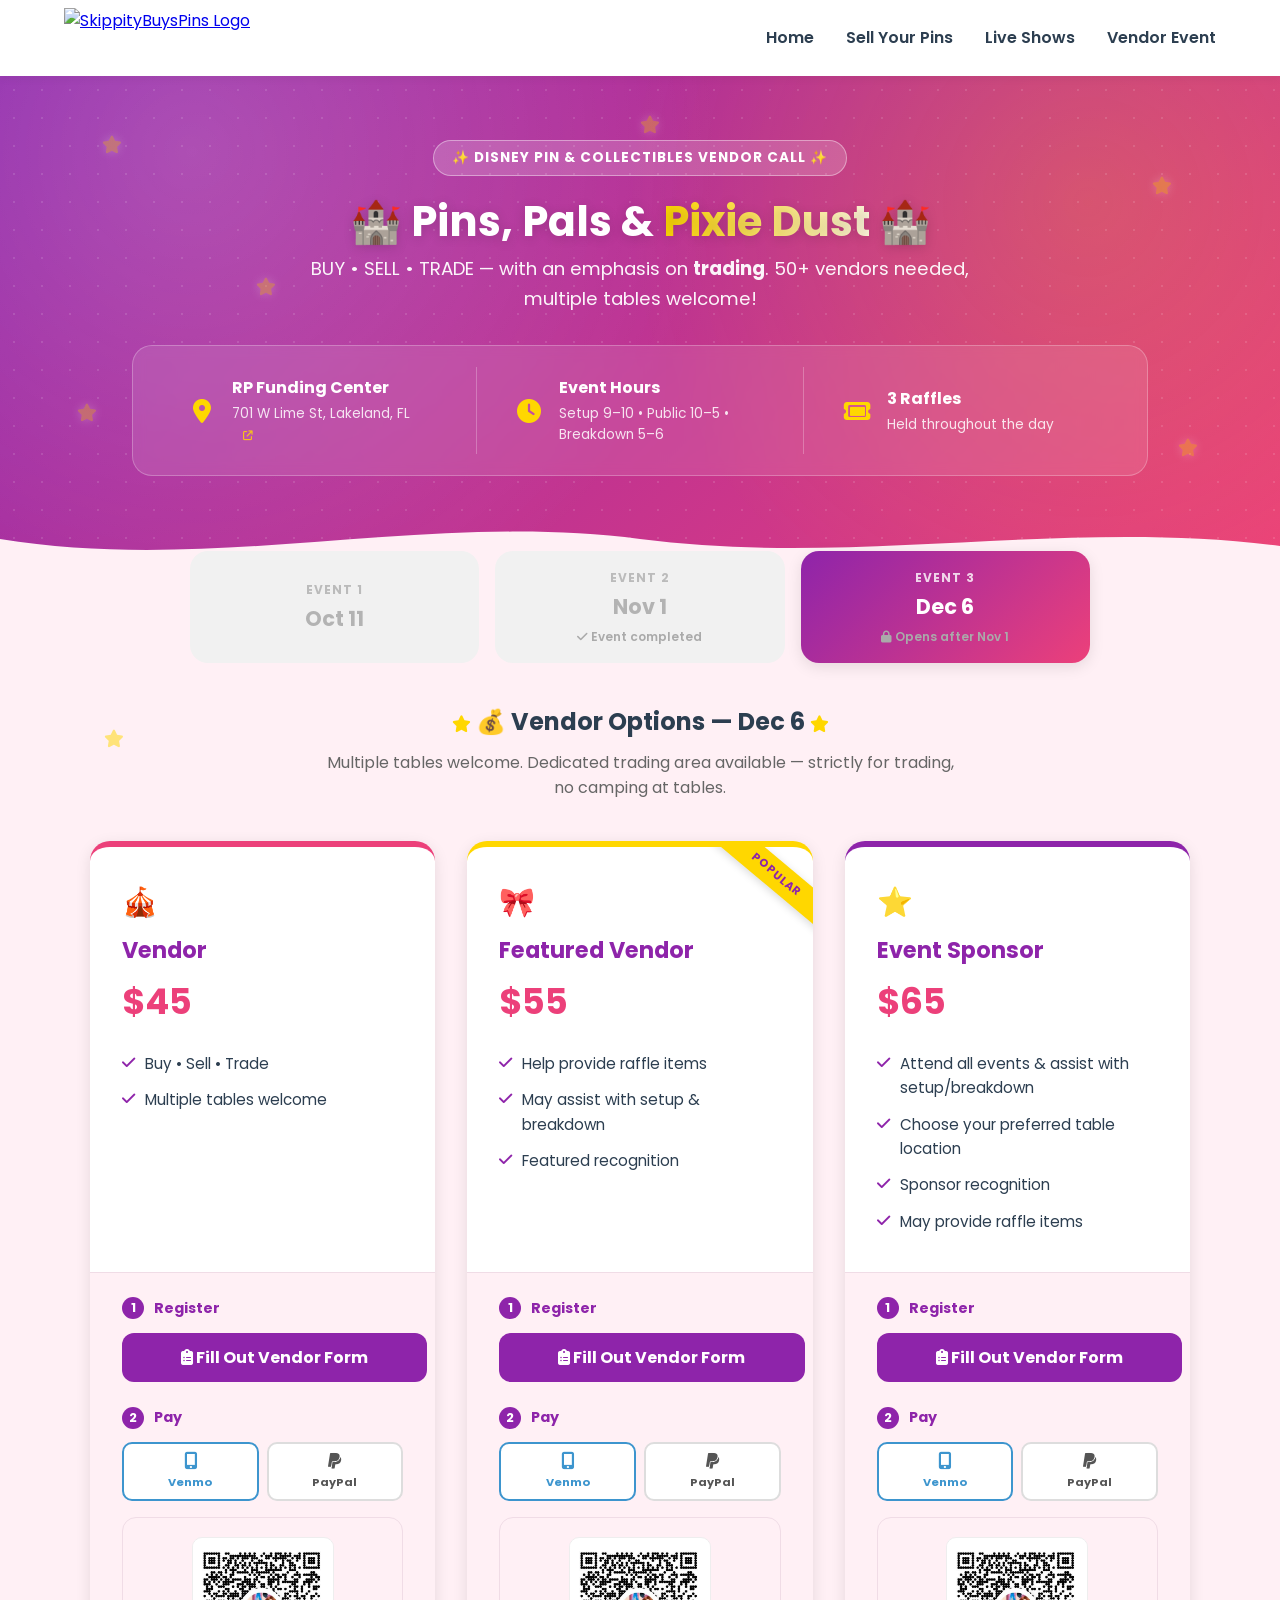
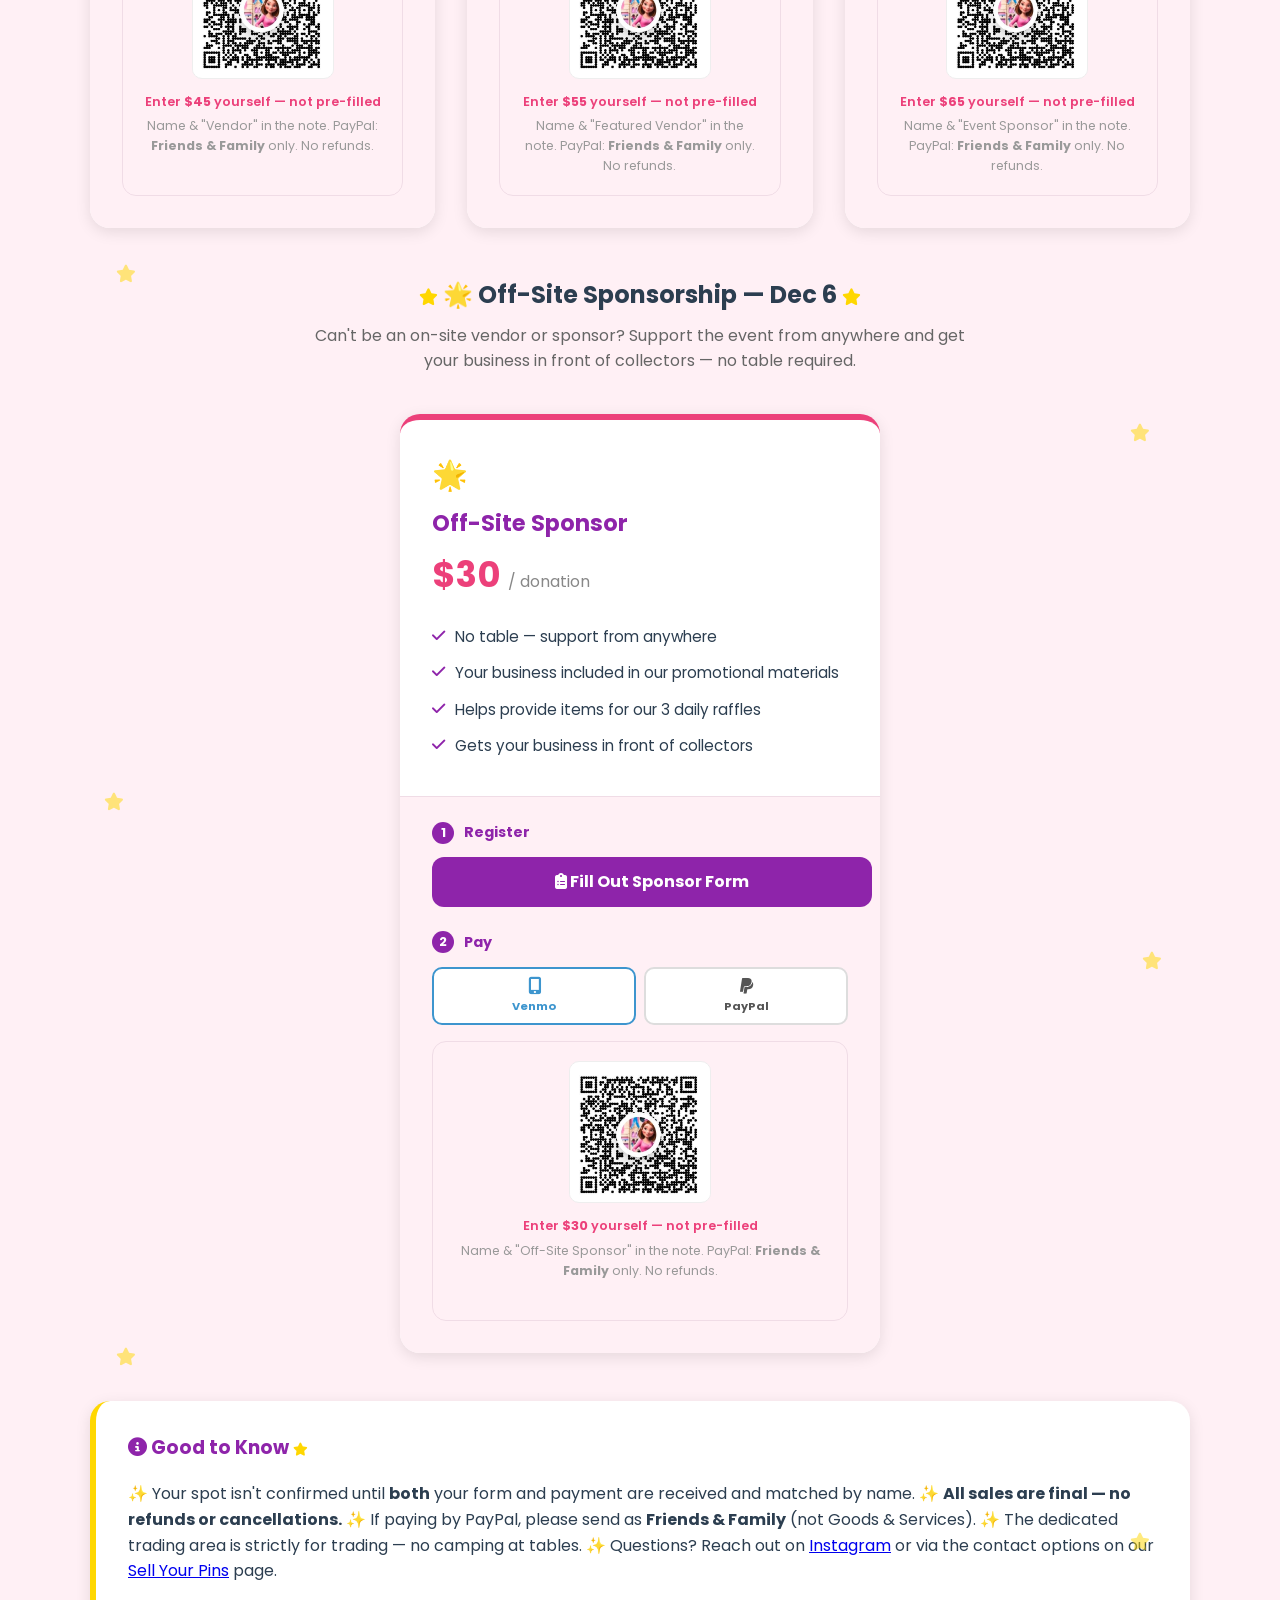
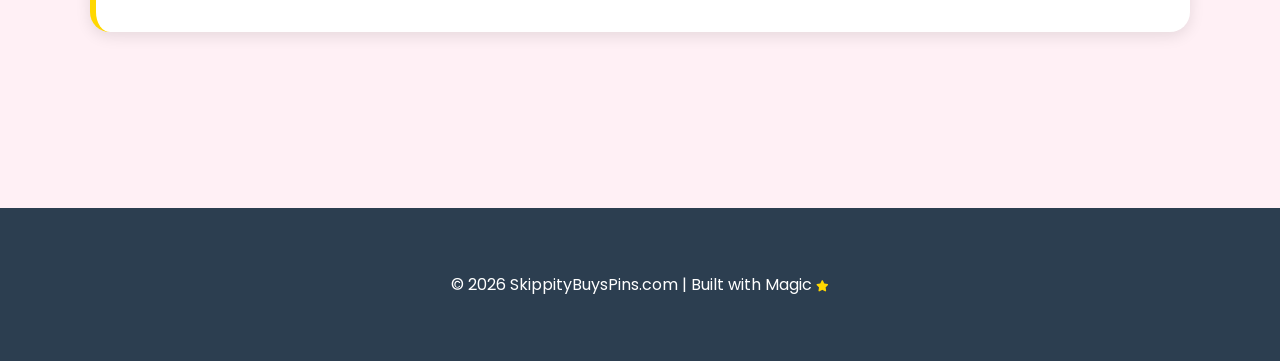
==== events/index.html @ f63291b7 "added events page" ====
<!DOCTYPE html>
<html lang="en">
<head>
    <meta charset="UTF-8">
    <meta name="viewport" content="width=device-width, initial-scale=1.0">
    <title>Disney Pin & Collectibles Event | SkippityBuysPins.com</title>
    <link rel="icon" type="image/x-icon" href="../favicon.ico">
    <meta name="description" content="Vendor call for the Disney Pin & Collectibles Event at RP Funding Center in Lakeland, FL. Buy, sell, and trade. Vendor tables available now.">
    <link rel="stylesheet" href="https://cdnjs.cloudflare.com/ajax/libs/font-awesome/6.5.1/css/all.min.css">
    <link rel="stylesheet" href="../style.css">
</head>
<body>

    <nav>
        <a href="../index.html">
            <img src="../images/logo.png" alt="SkippityBuysPins Logo" class="logo-img">
        </a>

        <button class="hamburger" id="hamburger">
            <i class="fa-solid fa-bars"></i>
        </button>

        <ul class="nav-links" id="nav-links">
            <li><a href="../index.html">Home</a></li>
            <li><a href="../sell.html">Sell Your Pins</a></li>
            <li><a href="../shows.html">Live Shows</a></li>
            <li><a href="./">Vendor Event</a></li>
        </ul>
    </nav>

    <!-- EVENT HERO -->
    <header class="event-hero">
        <div class="hero-texture"></div>
        <i class="fa-solid fa-star hero-sparkle" style="top:12%; left:8%; animation-delay:0s;"></i>
        <i class="fa-solid fa-star hero-sparkle" style="top:20%; left:90%; animation-delay:0.6s;"></i>
        <i class="fa-solid fa-star hero-sparkle" style="top:65%; left:6%; animation-delay:1.2s;"></i>
        <i class="fa-solid fa-star hero-sparkle" style="top:72%; left:92%; animation-delay:1.8s;"></i>
        <i class="fa-solid fa-star hero-sparkle" style="top:8%; left:50%; animation-delay:2.2s;"></i>
        <i class="fa-solid fa-star hero-sparkle" style="top:40%; left:20%; animation-delay:0.9s;"></i>

        <div class="hero-content">
            <span class="event-eyebrow">✨ Disney Pin & Collectibles Vendor Call ✨</span>
            <h1>🏰 Pins, Pals &amp; <span class="shimmer-text">Pixie Dust</span> 🏰</h1>
            <p class="tagline">BUY • SELL • TRADE — with an emphasis on <strong>trading</strong>. 50+ vendors needed, multiple tables welcome!</p>

            <div class="event-meta-bar">
                <a class="event-meta-item meta-link" href="https://www.google.com/maps/search/?api=1&query=RP+Funding+Center+701+W+Lime+St+Lakeland+FL" target="_blank" rel="noopener">
                    <i class="fa-solid fa-location-dot"></i>
                    <div><strong>RP Funding Center</strong><span>701 W Lime St, Lakeland, FL <i class="fa-solid fa-arrow-up-right-from-square" style="font-size:0.7em;"></i></span></div>
                </a>
                <div class="meta-divider"></div>
                <button type="button" class="event-meta-item meta-link" id="addToCalendarBtn">
                    <i class="fa-solid fa-clock"></i>
                    <div><strong>Event Hours</strong><span>Setup 9–10 • Public 10–5 • Breakdown 5–6 <i class="fa-solid fa-calendar-plus calendar-hint" style="font-size:0.7em;"></i></span></div>
                </button>
                <div class="meta-divider"></div>
                <div class="event-meta-item">
                    <i class="fa-solid fa-ticket"></i>
                    <div><strong>3 Raffles</strong><span>Held throughout the day</span></div>
                </div>
            </div>
        </div>

        <svg class="hero-wave" viewBox="0 0 1440 100" preserveAspectRatio="none" xmlns="http://www.w3.org/2000/svg">
            <path class="hero-wave-path" d="M0,40 C240,90 480,0 720,40 C960,80 1200,10 1440,50 L1440,100 L0,100 Z"></path>
        </svg>
    </header>

    <!-- DATE TABS -->
    <div class="date-tabs">
        <!-- UPDATE data-open="true/false" after each event date passes -->
        <button class="date-tab active" data-date="oct11" data-open="true">
            <div class="date-tab-label">Event 1</div>
            <div class="date-tab-date">Oct 11</div>
        </button>
        <button class="date-tab locked" data-date="nov1" data-open="false">
            <div class="date-tab-label">Event 2</div>
            <div class="date-tab-date">Nov 1</div>
            <span class="lock-note"><i class="fa-solid fa-lock"></i> Opens after Oct 11</span>
        </button>
        <button class="date-tab locked" data-date="dec6" data-open="false">
            <div class="date-tab-label">Event 3</div>
            <div class="date-tab-date">Dec 6</div>
            <span class="lock-note"><i class="fa-solid fa-lock"></i> Opens after Nov 1</span>
        </button>
    </div>

    <section class="container" style="padding-top: 0;">

        <i class="fa-solid fa-star page-sparkle" style="top:1%; left:3%; animation-delay:0.5s;"></i>
        <i class="fa-solid fa-star page-sparkle" style="top:8%; left:94%; animation-delay:1.7s;"></i>
        <i class="fa-solid fa-star page-sparkle" style="top:22%; left:3%; animation-delay:2.4s;"></i>
        <i class="fa-solid fa-star page-sparkle" style="top:30%; left:94%; animation-delay:0.9s;"></i>
        <i class="fa-solid fa-star page-sparkle" style="top:44%; left:4%; animation-delay:1.3s;"></i>
        <i class="fa-solid fa-star page-sparkle" style="top:50%; left:93%; animation-delay:2.1s;"></i>
        <i class="fa-solid fa-star page-sparkle" style="top:64%; left:3%; animation-delay:0.2s;"></i>
        <i class="fa-solid fa-star page-sparkle" style="top:70%; left:94%; animation-delay:1.9s;"></i>
        <i class="fa-solid fa-star page-sparkle" style="top:85%; left:4%; animation-delay:1.1s;"></i>
        <i class="fa-solid fa-star page-sparkle" style="top:92%; left:93%; animation-delay:2.6s;"></i>

        <!-- ================= OCT 11 PANEL ================= -->
        <div class="date-panel active" id="panel-oct11">

            <h2 class="event-section-title"><i class="fa-solid fa-star inline-sparkle"></i> 💰 Vendor Options — Oct 11 <i class="fa-solid fa-star inline-sparkle" style="animation-delay:1s;"></i></h2>
            <p class="event-section-sub">Multiple tables welcome. Dedicated trading area available — strictly for trading, no camping at tables.</p>

            <div class="reg-grid">

                <!-- VENDOR $45 -->
                <div class="reg-card">
                    <div class="reg-card-body">
                        <div class="reg-card-icon">🎪</div>
                        <h3>Vendor</h3>
                        <p class="reg-price">$45</p>
                        <ul class="reg-perks">
                            <li><i class="fa-solid fa-check"></i> Buy • Sell • Trade</li>
                            <li><i class="fa-solid fa-check"></i> Multiple tables welcome</li>
                        </ul>
                    </div>
                    <div class="reg-steps">
                        <div class="reg-step-label"><span class="reg-step-num">1</span> Register</div>
                        <a href="https://docs.google.com/forms/d/e/1FAIpQLSd_xWEj5mYGNTc1T0sTwxzKU55Ndc2joNfV0BPGuZ8iFvVgQQ/viewform" target="_blank" class="form-btn"><i class="fa-solid fa-clipboard-list"></i> Fill Out Vendor Form</a>

                        <div class="reg-step-label"><span class="reg-step-num">2</span> Pay</div>
                        <div class="pay-methods" data-paygroup="vendor-oct11">
                            <button class="pay-method-btn active" data-method="venmo" style="--method-color:#3D95CE;"><i class="fa-solid fa-mobile-screen-button"></i>Venmo</button>
                            <button class="pay-method-btn" data-method="paypal" style="--method-color:#003087;"><i class="fa-brands fa-paypal"></i>PayPal</button>
                        </div>
                        <div class="pay-qr-box">
                            <img class="qr-image" src="../images/venmo.jpg" alt="Venmo QR code" data-qr-for="venmo">
                            <div class="qr-amount-hint">Enter <strong>$45</strong> yourself — not pre-filled</div>
                            <div class="pay-note">Name & "Vendor" in the note. PayPal: <strong>Friends &amp; Family</strong> only. No refunds.</div>
                        </div>
                    </div>
                </div>

                <!-- FEATURED VENDOR $55 -->
                <div class="reg-card featured">
                    <div class="reg-card-ribbon">Popular</div>
                    <div class="reg-card-body">
                        <div class="reg-card-icon">🎀</div>
                        <h3>Featured Vendor</h3>
                        <p class="reg-price">$55</p>
                        <ul class="reg-perks">
                            <li><i class="fa-solid fa-check"></i> Help provide raffle items</li>
                            <li><i class="fa-solid fa-check"></i> May assist with setup & breakdown</li>
                            <li><i class="fa-solid fa-check"></i> Featured recognition</li>
                        </ul>
                    </div>
                    <div class="reg-steps">
                        <div class="reg-step-label"><span class="reg-step-num">1</span> Register</div>
                        <a href="https://docs.google.com/forms/d/e/1FAIpQLSd_xWEj5mYGNTc1T0sTwxzKU55Ndc2joNfV0BPGuZ8iFvVgQQ/viewform" target="_blank" class="form-btn"><i class="fa-solid fa-clipboard-list"></i> Fill Out Vendor Form</a>

                        <div class="reg-step-label"><span class="reg-step-num">2</span> Pay</div>
                        <div class="pay-methods" data-paygroup="featured-oct11">
                            <button class="pay-method-btn active" data-method="venmo" style="--method-color:#3D95CE;"><i class="fa-solid fa-mobile-screen-button"></i>Venmo</button>
                            <button class="pay-method-btn" data-method="paypal" style="--method-color:#003087;"><i class="fa-brands fa-paypal"></i>PayPal</button>
                        </div>
                        <div class="pay-qr-box">
                            <img class="qr-image" src="../images/venmo.jpg" alt="Venmo QR code" data-qr-for="venmo">
                            <div class="qr-amount-hint">Enter <strong>$55</strong> yourself — not pre-filled</div>
                            <div class="pay-note">Name & "Featured Vendor" in the note. PayPal: <strong>Friends &amp; Family</strong> only. No refunds.</div>
                        </div>
                    </div>
                </div>

                <!-- EVENT SPONSOR $65 -->
                <div class="reg-card sponsor">
                    <div class="reg-card-body">
                        <div class="reg-card-icon">⭐</div>
                        <h3>Event Sponsor</h3>
                        <p class="reg-price">$65</p>
                        <ul class="reg-perks">
                            <li><i class="fa-solid fa-check"></i> Attend all events & assist with setup/breakdown</li>
                            <li><i class="fa-solid fa-check"></i> Choose your preferred table location</li>
                            <li><i class="fa-solid fa-check"></i> Sponsor recognition</li>
                            <li><i class="fa-solid fa-check"></i> May provide raffle items</li>
                        </ul>
                    </div>
                    <div class="reg-steps">
                        <div class="reg-step-label"><span class="reg-step-num">1</span> Register</div>
                        <a href="https://docs.google.com/forms/d/e/1FAIpQLSd_xWEj5mYGNTc1T0sTwxzKU55Ndc2joNfV0BPGuZ8iFvVgQQ/viewform" target="_blank" class="form-btn"><i class="fa-solid fa-clipboard-list"></i> Fill Out Vendor Form</a>

                        <div class="reg-step-label"><span class="reg-step-num">2</span> Pay</div>
                        <div class="pay-methods" data-paygroup="sponsor-oct11">
                            <button class="pay-method-btn active" data-method="venmo" style="--method-color:#3D95CE;"><i class="fa-solid fa-mobile-screen-button"></i>Venmo</button>
                            <button class="pay-method-btn" data-method="paypal" style="--method-color:#003087;"><i class="fa-brands fa-paypal"></i>PayPal</button>
                        </div>
                        <div class="pay-qr-box">
                            <img class="qr-image" src="../images/venmo.jpg" alt="Venmo QR code" data-qr-for="venmo">
                            <div class="qr-amount-hint">Enter <strong>$65</strong> yourself — not pre-filled</div>
                            <div class="pay-note">Name & "Event Sponsor" in the note. PayPal: <strong>Friends &amp; Family</strong> only. No refunds.</div>
                        </div>
                    </div>
                </div>

            </div>

            <h2 class="event-section-title" style="margin-top: 1rem;"><i class="fa-solid fa-star inline-sparkle" style="animation-delay:0.4s;"></i> 🌟 Off-Site Sponsorship — Oct 11 <i class="fa-solid fa-star inline-sparkle" style="animation-delay:1.4s;"></i></h2>
            <p class="event-section-sub">Can't be an on-site vendor or sponsor? Support the event from anywhere and get your business in front of collectors — no table required.</p>

            <div class="reg-grid" style="max-width: 480px; margin-left: auto; margin-right: auto; margin-bottom: 3rem;">
                <div class="reg-card">
                    <div class="reg-card-body">
                        <div class="reg-card-icon">🌟</div>
                        <h3>Off-Site Sponsor</h3>
                        <p class="reg-price">$30 <span>/ donation</span></p>
                        <ul class="reg-perks">
                            <li><i class="fa-solid fa-check"></i> No table — support from anywhere</li>
                            <li><i class="fa-solid fa-check"></i> Your business included in our promotional materials</li>
                            <li><i class="fa-solid fa-check"></i> Helps provide items for our 3 daily raffles</li>
                            <li><i class="fa-solid fa-check"></i> Gets your business in front of collectors</li>
                        </ul>
                    </div>
                    <div class="reg-steps">
                        <div class="reg-step-label"><span class="reg-step-num">1</span> Register</div>
                        <a href="https://docs.google.com/forms/d/e/1FAIpQLSd_xWEj5mYGNTc1T0sTwxzKU55Ndc2joNfV0BPGuZ8iFvVgQQ/viewform" target="_blank" class="form-btn"><i class="fa-solid fa-clipboard-list"></i> Fill Out Sponsor Form</a>

                        <div class="reg-step-label"><span class="reg-step-num">2</span> Pay</div>
                        <div class="pay-methods" data-paygroup="offsite-oct11">
                            <button class="pay-method-btn active" data-method="venmo" style="--method-color:#3D95CE;"><i class="fa-solid fa-mobile-screen-button"></i>Venmo</button>
                            <button class="pay-method-btn" data-method="paypal" style="--method-color:#003087;"><i class="fa-brands fa-paypal"></i>PayPal</button>
                        </div>
                        <div class="pay-qr-box">
                            <img class="qr-image" src="../images/venmo.jpg" alt="Venmo QR code" data-qr-for="venmo">
                            <div class="qr-amount-hint">Enter <strong>$30</strong> yourself — not pre-filled</div>
                            <div class="pay-note">Name & "Off-Site Sponsor" in the note. PayPal: <strong>Friends &amp; Family</strong> only. No refunds.</div>
                        </div>
                    </div>
                </div>
            </div>

            <div class="event-callout">
                <h3><i class="fa-solid fa-circle-info"></i> Good to Know <i class="fa-solid fa-star inline-sparkle"></i></h3>
                <p>✨ Your spot isn't confirmed until <strong>both</strong> your form and payment are received and matched by name. ✨ <strong>All sales are final — no refunds or cancellations.</strong> ✨ If paying by PayPal, please send as <strong>Friends &amp; Family</strong> (not Goods &amp; Services). ✨ The dedicated trading area is strictly for trading — no camping at tables. ✨ Questions? Reach out on <a href="https://instagram.com/skippity_doo_daday">Instagram</a> or via the contact options on our <a href="../sell.html">Sell Your Pins</a> page.</p>
            </div>

        </div>

        <!-- ================= NOV 1 PANEL ================= -->
        <div class="date-panel" id="panel-nov1">

            <h2 class="event-section-title"><i class="fa-solid fa-star inline-sparkle"></i> 💰 Vendor Options — Nov 1 <i class="fa-solid fa-star inline-sparkle" style="animation-delay:1s;"></i></h2>
            <p class="event-section-sub">Multiple tables welcome. Dedicated trading area available — strictly for trading, no camping at tables.</p>

            <div class="reg-grid">

                <!-- VENDOR $45 -->
                <div class="reg-card">
                    <div class="reg-card-body">
                        <div class="reg-card-icon">🎪</div>
                        <h3>Vendor</h3>
                        <p class="reg-price">$45</p>
                        <ul class="reg-perks">
                            <li><i class="fa-solid fa-check"></i> Buy • Sell • Trade</li>
                            <li><i class="fa-solid fa-check"></i> Multiple tables welcome</li>
                        </ul>
                    </div>
                    <div class="reg-steps">
                        <div class="reg-step-label"><span class="reg-step-num">1</span> Register</div>
                        <!-- TODO: replace # with the Google Form link for Nov 1 vendor registration -->
                        <a href="#" target="_blank" class="form-btn"><i class="fa-solid fa-clipboard-list"></i> Fill Out Vendor Form</a>

                        <div class="reg-step-label"><span class="reg-step-num">2</span> Pay</div>
                        <div class="pay-methods" data-paygroup="vendor-nov1">
                            <button class="pay-method-btn active" data-method="venmo" style="--method-color:#3D95CE;"><i class="fa-solid fa-mobile-screen-button"></i>Venmo</button>
                            <button class="pay-method-btn" data-method="paypal" style="--method-color:#003087;"><i class="fa-brands fa-paypal"></i>PayPal</button>
                        </div>
                        <div class="pay-qr-box">
                            <img class="qr-image" src="../images/venmo.jpg" alt="Venmo QR code" data-qr-for="venmo">
                            <!-- TODO: replace placeholder handle/QR with the real one -->
                            <div class="qr-amount-hint">Enter <strong>$45</strong> yourself — not pre-filled</div>
                            <div class="pay-note">Name & "Vendor" in the note. PayPal: <strong>Friends &amp; Family</strong> only. No refunds.</div>
                        </div>
                    </div>
                </div>

                <!-- FEATURED VENDOR $55 -->
                <div class="reg-card featured">
                    <div class="reg-card-ribbon">Popular</div>
                    <div class="reg-card-body">
                        <div class="reg-card-icon">🎀</div>
                        <h3>Featured Vendor</h3>
                        <p class="reg-price">$55</p>
                        <ul class="reg-perks">
                            <li><i class="fa-solid fa-check"></i> Help provide raffle items</li>
                            <li><i class="fa-solid fa-check"></i> May assist with setup & breakdown</li>
                            <li><i class="fa-solid fa-check"></i> Featured recognition</li>
                        </ul>
                    </div>
                    <div class="reg-steps">
                        <div class="reg-step-label"><span class="reg-step-num">1</span> Register</div>
                        <!-- TODO: replace # with the Google Form link for Nov 1 vendor registration -->
                        <a href="#" target="_blank" class="form-btn"><i class="fa-solid fa-clipboard-list"></i> Fill Out Vendor Form</a>

                        <div class="reg-step-label"><span class="reg-step-num">2</span> Pay</div>
                        <div class="pay-methods" data-paygroup="featured-nov1">
                            <button class="pay-method-btn active" data-method="venmo" style="--method-color:#3D95CE;"><i class="fa-solid fa-mobile-screen-button"></i>Venmo</button>
                            <button class="pay-method-btn" data-method="paypal" style="--method-color:#003087;"><i class="fa-brands fa-paypal"></i>PayPal</button>
                        </div>
                        <div class="pay-qr-box">
                            <img class="qr-image" src="../images/venmo.jpg" alt="Venmo QR code" data-qr-for="venmo">
                            <div class="qr-amount-hint">Enter <strong>$55</strong> yourself — not pre-filled</div>
                            <div class="pay-note">Name & "Featured Vendor" in the note. PayPal: <strong>Friends &amp; Family</strong> only. No refunds.</div>
                        </div>
                    </div>
                </div>

                <!-- EVENT SPONSOR $65 -->
                <div class="reg-card sponsor">
                    <div class="reg-card-body">
                        <div class="reg-card-icon">⭐</div>
                        <h3>Event Sponsor</h3>
                        <p class="reg-price">$65</p>
                        <ul class="reg-perks">
                            <li><i class="fa-solid fa-check"></i> Attend all events & assist with setup/breakdown</li>
                            <li><i class="fa-solid fa-check"></i> Choose your preferred table location</li>
                            <li><i class="fa-solid fa-check"></i> Sponsor recognition</li>
                            <li><i class="fa-solid fa-check"></i> May provide raffle items</li>
                        </ul>
                    </div>
                    <div class="reg-steps">
                        <div class="reg-step-label"><span class="reg-step-num">1</span> Register</div>
                        <!-- TODO: replace # with the Google Form link for Nov 1 vendor registration -->
                        <a href="#" target="_blank" class="form-btn"><i class="fa-solid fa-clipboard-list"></i> Fill Out Vendor Form</a>

                        <div class="reg-step-label"><span class="reg-step-num">2</span> Pay</div>
                        <div class="pay-methods" data-paygroup="sponsor-nov1">
                            <button class="pay-method-btn active" data-method="venmo" style="--method-color:#3D95CE;"><i class="fa-solid fa-mobile-screen-button"></i>Venmo</button>
                            <button class="pay-method-btn" data-method="paypal" style="--method-color:#003087;"><i class="fa-brands fa-paypal"></i>PayPal</button>
                        </div>
                        <div class="pay-qr-box">
                            <img class="qr-image" src="../images/venmo.jpg" alt="Venmo QR code" data-qr-for="venmo">
                            <div class="qr-amount-hint">Enter <strong>$65</strong> yourself — not pre-filled</div>
                            <div class="pay-note">Name & "Event Sponsor" in the note. PayPal: <strong>Friends &amp; Family</strong> only. No refunds.</div>
                        </div>
                    </div>
                </div>

            </div>

            <h2 class="event-section-title" style="margin-top: 1rem;"><i class="fa-solid fa-star inline-sparkle" style="animation-delay:0.4s;"></i> 🌟 Off-Site Sponsorship — Nov 1 <i class="fa-solid fa-star inline-sparkle" style="animation-delay:1.4s;"></i></h2>
            <p class="event-section-sub">Can't be an on-site vendor or sponsor? Support the event from anywhere and get your business in front of collectors — no table required.</p>

            <div class="reg-grid" style="max-width: 480px; margin-left: auto; margin-right: auto; margin-bottom: 3rem;">
                <div class="reg-card">
                    <div class="reg-card-body">
                        <div class="reg-card-icon">🌟</div>
                        <h3>Off-Site Sponsor</h3>
                        <p class="reg-price">$30 <span>/ donation</span></p>
                        <ul class="reg-perks">
                            <li><i class="fa-solid fa-check"></i> No table — support from anywhere</li>
                            <li><i class="fa-solid fa-check"></i> Your business included in our promotional materials</li>
                            <li><i class="fa-solid fa-check"></i> Helps provide items for our 3 daily raffles</li>
                            <li><i class="fa-solid fa-check"></i> Gets your business in front of collectors</li>
                        </ul>
                    </div>
                    <div class="reg-steps">
                        <div class="reg-step-label"><span class="reg-step-num">1</span> Register</div>
                        <!-- TODO: replace # with the Google Form link for Nov 1 off-site sponsorship -->
                        <a href="#" target="_blank" class="form-btn"><i class="fa-solid fa-clipboard-list"></i> Fill Out Sponsor Form</a>

                        <div class="reg-step-label"><span class="reg-step-num">2</span> Pay</div>
                        <div class="pay-methods" data-paygroup="offsite-nov1">
                            <button class="pay-method-btn active" data-method="venmo" style="--method-color:#3D95CE;"><i class="fa-solid fa-mobile-screen-button"></i>Venmo</button>
                            <button class="pay-method-btn" data-method="paypal" style="--method-color:#003087;"><i class="fa-brands fa-paypal"></i>PayPal</button>
                        </div>
                        <div class="pay-qr-box">
                            <img class="qr-image" src="../images/venmo.jpg" alt="Venmo QR code" data-qr-for="venmo">
                            <div class="qr-amount-hint">Enter <strong>$30</strong> yourself — not pre-filled</div>
                            <div class="pay-note">Name & "Off-Site Sponsor" in the note. PayPal: <strong>Friends &amp; Family</strong> only. No refunds.</div>
                        </div>
                    </div>
                </div>
            </div>

            <div class="event-callout">
                <h3><i class="fa-solid fa-circle-info"></i> Good to Know <i class="fa-solid fa-star inline-sparkle"></i></h3>
                <p>✨ Your spot isn't confirmed until <strong>both</strong> your form and payment are received and matched by name. ✨ <strong>All sales are final — no refunds or cancellations.</strong> ✨ If paying by PayPal, please send as <strong>Friends &amp; Family</strong> (not Goods &amp; Services). ✨ The dedicated trading area is strictly for trading — no camping at tables. ✨ Questions? Reach out on <a href="https://instagram.com/skippity_doo_daday">Instagram</a> or via the contact options on our <a href="../sell.html">Sell Your Pins</a> page.</p>
            </div>

        </div>

        <!-- ================= DEC 6 PANEL ================= -->
        <div class="date-panel" id="panel-dec6">

            <h2 class="event-section-title"><i class="fa-solid fa-star inline-sparkle"></i> 💰 Vendor Options — Dec 6 <i class="fa-solid fa-star inline-sparkle" style="animation-delay:1s;"></i></h2>
            <p class="event-section-sub">Multiple tables welcome. Dedicated trading area available — strictly for trading, no camping at tables.</p>

            <div class="reg-grid">

                <!-- VENDOR $45 -->
                <div class="reg-card">
                    <div class="reg-card-body">
                        <div class="reg-card-icon">🎪</div>
                        <h3>Vendor</h3>
                        <p class="reg-price">$45</p>
                        <ul class="reg-perks">
                            <li><i class="fa-solid fa-check"></i> Buy • Sell • Trade</li>
                            <li><i class="fa-solid fa-check"></i> Multiple tables welcome</li>
                        </ul>
                    </div>
                    <div class="reg-steps">
                        <div class="reg-step-label"><span class="reg-step-num">1</span> Register</div>
                        <!-- TODO: replace # with the Google Form link for Dec 6 vendor registration -->
                        <a href="#" target="_blank" class="form-btn"><i class="fa-solid fa-clipboard-list"></i> Fill Out Vendor Form</a>

                        <div class="reg-step-label"><span class="reg-step-num">2</span> Pay</div>
                        <div class="pay-methods" data-paygroup="vendor-dec6">
                            <button class="pay-method-btn active" data-method="venmo" style="--method-color:#3D95CE;"><i class="fa-solid fa-mobile-screen-button"></i>Venmo</button>
                            <button class="pay-method-btn" data-method="paypal" style="--method-color:#003087;"><i class="fa-brands fa-paypal"></i>PayPal</button>
                        </div>
                        <div class="pay-qr-box">
                            <img class="qr-image" src="../images/venmo.jpg" alt="Venmo QR code" data-qr-for="venmo">
                            <!-- TODO: replace placeholder handle/QR with the real one -->
                            <div class="qr-amount-hint">Enter <strong>$45</strong> yourself — not pre-filled</div>
                            <div class="pay-note">Name & "Vendor" in the note. PayPal: <strong>Friends &amp; Family</strong> only. No refunds.</div>
                        </div>
                    </div>
                </div>

                <!-- FEATURED VENDOR $55 -->
                <div class="reg-card featured">
                    <div class="reg-card-ribbon">Popular</div>
                    <div class="reg-card-body">
                        <div class="reg-card-icon">🎀</div>
                        <h3>Featured Vendor</h3>
                        <p class="reg-price">$55</p>
                        <ul class="reg-perks">
                            <li><i class="fa-solid fa-check"></i> Help provide raffle items</li>
                            <li><i class="fa-solid fa-check"></i> May assist with setup & breakdown</li>
                            <li><i class="fa-solid fa-check"></i> Featured recognition</li>
                        </ul>
                    </div>
                    <div class="reg-steps">
                        <div class="reg-step-label"><span class="reg-step-num">1</span> Register</div>
                        <!-- TODO: replace # with the Google Form link for Dec 6 vendor registration -->
                        <a href="#" target="_blank" class="form-btn"><i class="fa-solid fa-clipboard-list"></i> Fill Out Vendor Form</a>

                        <div class="reg-step-label"><span class="reg-step-num">2</span> Pay</div>
                        <div class="pay-methods" data-paygroup="featured-dec6">
                            <button class="pay-method-btn active" data-method="venmo" style="--method-color:#3D95CE;"><i class="fa-solid fa-mobile-screen-button"></i>Venmo</button>
                            <button class="pay-method-btn" data-method="paypal" style="--method-color:#003087;"><i class="fa-brands fa-paypal"></i>PayPal</button>
                        </div>
                        <div class="pay-qr-box">
                            <img class="qr-image" src="../images/venmo.jpg" alt="Venmo QR code" data-qr-for="venmo">
                            <div class="qr-amount-hint">Enter <strong>$55</strong> yourself — not pre-filled</div>
                            <div class="pay-note">Name & "Featured Vendor" in the note. PayPal: <strong>Friends &amp; Family</strong> only. No refunds.</div>
                        </div>
                    </div>
                </div>

                <!-- EVENT SPONSOR $65 -->
                <div class="reg-card sponsor">
                    <div class="reg-card-body">
                        <div class="reg-card-icon">⭐</div>
                        <h3>Event Sponsor</h3>
                        <p class="reg-price">$65</p>
                        <ul class="reg-perks">
                            <li><i class="fa-solid fa-check"></i> Attend all events & assist with setup/breakdown</li>
                            <li><i class="fa-solid fa-check"></i> Choose your preferred table location</li>
                            <li><i class="fa-solid fa-check"></i> Sponsor recognition</li>
                            <li><i class="fa-solid fa-check"></i> May provide raffle items</li>
                        </ul>
                    </div>
                    <div class="reg-steps">
                        <div class="reg-step-label"><span class="reg-step-num">1</span> Register</div>
                        <!-- TODO: replace # with the Google Form link for Dec 6 vendor registration -->
                        <a href="#" target="_blank" class="form-btn"><i class="fa-solid fa-clipboard-list"></i> Fill Out Vendor Form</a>

                        <div class="reg-step-label"><span class="reg-step-num">2</span> Pay</div>
                        <div class="pay-methods" data-paygroup="sponsor-dec6">
                            <button class="pay-method-btn active" data-method="venmo" style="--method-color:#3D95CE;"><i class="fa-solid fa-mobile-screen-button"></i>Venmo</button>
                            <button class="pay-method-btn" data-method="paypal" style="--method-color:#003087;"><i class="fa-brands fa-paypal"></i>PayPal</button>
                        </div>
                        <div class="pay-qr-box">
                            <img class="qr-image" src="../images/venmo.jpg" alt="Venmo QR code" data-qr-for="venmo">
                            <div class="qr-amount-hint">Enter <strong>$65</strong> yourself — not pre-filled</div>
                            <div class="pay-note">Name & "Event Sponsor" in the note. PayPal: <strong>Friends &amp; Family</strong> only. No refunds.</div>
                        </div>
                    </div>
                </div>

            </div>

            <h2 class="event-section-title" style="margin-top: 1rem;"><i class="fa-solid fa-star inline-sparkle" style="animation-delay:0.4s;"></i> 🌟 Off-Site Sponsorship — Dec 6 <i class="fa-solid fa-star inline-sparkle" style="animation-delay:1.4s;"></i></h2>
            <p class="event-section-sub">Can't be an on-site vendor or sponsor? Support the event from anywhere and get your business in front of collectors — no table required.</p>

            <div class="reg-grid" style="max-width: 480px; margin-left: auto; margin-right: auto; margin-bottom: 3rem;">
                <div class="reg-card">
                    <div class="reg-card-body">
                        <div class="reg-card-icon">🌟</div>
                        <h3>Off-Site Sponsor</h3>
                        <p class="reg-price">$30 <span>/ donation</span></p>
                        <ul class="reg-perks">
                            <li><i class="fa-solid fa-check"></i> No table — support from anywhere</li>
                            <li><i class="fa-solid fa-check"></i> Your business included in our promotional materials</li>
                            <li><i class="fa-solid fa-check"></i> Helps provide items for our 3 daily raffles</li>
                            <li><i class="fa-solid fa-check"></i> Gets your business in front of collectors</li>
                        </ul>
                    </div>
                    <div class="reg-steps">
                        <div class="reg-step-label"><span class="reg-step-num">1</span> Register</div>
                        <!-- TODO: replace # with the Google Form link for Dec 6 off-site sponsorship -->
                        <a href="#" target="_blank" class="form-btn"><i class="fa-solid fa-clipboard-list"></i> Fill Out Sponsor Form</a>

                        <div class="reg-step-label"><span class="reg-step-num">2</span> Pay</div>
                        <div class="pay-methods" data-paygroup="offsite-dec6">
                            <button class="pay-method-btn active" data-method="venmo" style="--method-color:#3D95CE;"><i class="fa-solid fa-mobile-screen-button"></i>Venmo</button>
                            <button class="pay-method-btn" data-method="paypal" style="--method-color:#003087;"><i class="fa-brands fa-paypal"></i>PayPal</button>
                        </div>
                        <div class="pay-qr-box">
                            <img class="qr-image" src="../images/venmo.jpg" alt="Venmo QR code" data-qr-for="venmo">
                            <div class="qr-amount-hint">Enter <strong>$30</strong> yourself — not pre-filled</div>
                            <div class="pay-note">Name & "Off-Site Sponsor" in the note. PayPal: <strong>Friends &amp; Family</strong> only. No refunds.</div>
                        </div>
                    </div>
                </div>
            </div>

            <div class="event-callout">
                <h3><i class="fa-solid fa-circle-info"></i> Good to Know <i class="fa-solid fa-star inline-sparkle"></i></h3>
                <p>✨ Your spot isn't confirmed until <strong>both</strong> your form and payment are received and matched by name. ✨ <strong>All sales are final — no refunds or cancellations.</strong> ✨ If paying by PayPal, please send as <strong>Friends &amp; Family</strong> (not Goods &amp; Services). ✨ The dedicated trading area is strictly for trading — no camping at tables. ✨ Questions? Reach out on <a href="https://instagram.com/skippity_doo_daday">Instagram</a> or via the contact options on our <a href="../sell.html">Sell Your Pins</a> page.</p>
            </div>

        </div>

    </section>

    <footer>
        <p>&copy; 2026 SkippityBuysPins.com | Built with Magic <i class="fa-solid fa-star inline-sparkle"></i></p>
    </footer>

    <script>
        // MOBILE HAMBURGER MENU
        const hamburger = document.getElementById('hamburger');
        const navLinks = document.getElementById('nav-links');
        hamburger.addEventListener('click', () => navLinks.classList.toggle('active'));

        // EVENT SCHEDULE — the single source of truth for all 3 dates.
        // Nothing below this needs manual updates as events pass — it's all computed from today's real date.
        const EVENT_SCHEDULE = [
            { key: 'oct11', label: 'Oct 11', icsStart: '20261011T130000Z', icsEnd: '20261011T220000Z', endUTC: '2026-10-11T22:00:00Z' },
            { key: 'nov1',  label: 'Nov 1',  icsStart: '20261101T140000Z', icsEnd: '20261101T230000Z', endUTC: '2026-11-01T23:00:00Z' },
            { key: 'dec6',  label: 'Dec 6',  icsStart: '20261206T140000Z', icsEnd: '20261206T230000Z', endUTC: '2026-12-06T23:00:00Z' }
        ];

        // DATE TAB SWITCHING + AUTOMATIC SCHEDULING
        const dateTabs = document.querySelectorAll('.date-tab');
        const datePanels = document.querySelectorAll('.date-panel');

        function applySchedule() {
            const now = new Date();
            let currentIndex = 0;
            EVENT_SCHEDULE.forEach((ev, i) => {
                if (now > new Date(ev.endUTC)) currentIndex = i + 1;
            });
            currentIndex = Math.min(currentIndex, EVENT_SCHEDULE.length - 1);

            dateTabs.forEach((tab, i) => {
                tab.classList.remove('active', 'locked');
                const lockNote = tab.querySelector('.lock-note');

                if (i < currentIndex) {
                    // this date has already happened — keep it closed, not re-bookable
                    tab.classList.add('locked');
                    tab.dataset.open = 'false';
                    if (lockNote) lockNote.innerHTML = '<i class="fa-solid fa-check"></i> Event completed';
                } else if (i === currentIndex) {
                    tab.classList.add('active');
                    tab.dataset.open = 'true';
                } else {
                    tab.classList.add('locked');
                    tab.dataset.open = 'false';
                    if (lockNote) lockNote.innerHTML = `<i class="fa-solid fa-lock"></i> Opens after ${EVENT_SCHEDULE[i - 1].label}`;
                }
            });

            datePanels.forEach(p => p.classList.remove('active'));
            const activePanel = document.getElementById('panel-' + EVENT_SCHEDULE[currentIndex].key);
            if (activePanel) activePanel.classList.add('active');
        }

        applySchedule();

        dateTabs.forEach(tab => {
            tab.addEventListener('click', () => {
                if (tab.dataset.open !== 'true') return; // locked/completed dates aren't clickable

                dateTabs.forEach(t => t.classList.remove('active'));
                tab.classList.add('active');

                datePanels.forEach(p => p.classList.remove('active'));
                document.getElementById('panel-' + tab.dataset.date).classList.add('active');
            });
        });

        // ADD TO CALENDAR (mobile only) — always matches whichever date is currently active
        document.getElementById('addToCalendarBtn').addEventListener('click', () => {
            const isMobile = window.matchMedia('(max-width: 768px)').matches;
            if (!isMobile) return; // desktop click does nothing special

            const activeTab = document.querySelector('.date-tab.active');
            const dateKey = activeTab ? activeTab.dataset.date : EVENT_SCHEDULE[0].key;
            const eventDate = EVENT_SCHEDULE.find(ev => ev.key === dateKey) || EVENT_SCHEDULE[0];

            const ics = [
                'BEGIN:VCALENDAR',
                'VERSION:2.0',
                'BEGIN:VEVENT',
                `UID:pins-pals-pixie-dust-${eventDate.key}@skippitybuyspins.com`,
                `DTSTAMP:${eventDate.icsStart}`,
                `DTSTART:${eventDate.icsStart}`,
                `DTEND:${eventDate.icsEnd}`,
                'SUMMARY:Pins, Pals & Pixie Dust - Vendor Event',
                'LOCATION:RP Funding Center, 701 W Lime St, Lakeland, FL',
                'DESCRIPTION:Setup 9-10 AM. Public 10 AM-5 PM. Breakdown 5-6 PM. Disney Pin & Collectibles vendor event.',
                'END:VEVENT',
                'END:VCALENDAR'
            ].join('\r\n');

            const blob = new Blob([ics], { type: 'text/calendar;charset=utf-8' });
            const url = URL.createObjectURL(blob);
            const link = document.createElement('a');
            link.href = url;
            link.download = `Pins-Pals-Pixie-Dust-${eventDate.label.replace(' ', '')}.ics`;
            document.body.appendChild(link);
            link.click();
            document.body.removeChild(link);
            setTimeout(() => URL.revokeObjectURL(url), 1000);
        });

        // PAYMENT METHOD SWITCHER
        // One shared QR image per method (not per amount) — the buyer types the amount themselves in the app.
        // Switching the method on ANY card switches it EVERYWHERE on the page, since it's one global choice, not per-tier.
        const paymentMethodQR = {
            venmo:  '../images/venmo.jpg',
            paypal: '../images/paypal.jpg'
        };

        const payMethodGroups = document.querySelectorAll('.pay-methods');

        function setGlobalPaymentMethod(method) {
            const qrSrc = paymentMethodQR[method];

            payMethodGroups.forEach(group => {
                const buttons = group.querySelectorAll('.pay-method-btn');
                const qrBox = group.parentElement.querySelector('.pay-qr-box');
                const qrImageEl = qrBox.querySelector('.qr-image');

                buttons.forEach(b => b.classList.toggle('active', b.dataset.method === method));
                qrImageEl.src = qrSrc;
                qrImageEl.alt = method === 'venmo' ? 'Venmo QR code' : 'PayPal QR code';
                qrImageEl.dataset.qrFor = method;
            });
        }

        payMethodGroups.forEach(group => {
            group.querySelectorAll('.pay-method-btn').forEach(btn => {
                btn.addEventListener('click', () => setGlobalPaymentMethod(btn.dataset.method));
            });
        });
    </script>
</body>
</html>
---- style.css ----
/* --- GLOBAL STYLES --- */
@import url('https://fonts.googleapis.com/css2?family=Poppins:wght@300;400;600;700&display=swap');

:root {
    --primary-pink: #ec407a;
    --deep-purple: #8e24aa;
    --gold-accent: #ffd700;
    --light-bg: #fff0f5;
    --text-dark: #2c3e50;
    --shadow: 0 4px 15px rgba(0,0,0,0.1);
}

/* --- THE IMAGE SAFETY RULE --- */
img {
    max-width: 100%;
    height: auto;
    display: block; 
}

body {
    font-family: 'Poppins', sans-serif;
    margin: 0;
    padding: 0;
    background-color: var(--light-bg);
    color: var(--text-dark);
    line-height: 1.6;
    overflow-x: hidden;
}

/* --- NAVIGATION --- */
nav {
    background: white;
    padding: 0.5rem 5%;
    display: flex;
    justify-content: space-between;
    align-items: center;
    box-shadow: 0 2px 10px rgba(0,0,0,0.05);
    position: sticky;
    top: 0;
    z-index: 1000;
}

.logo-img {
    height: 60px;
    width: auto;
    transition: transform 0.2s;
}

.nav-links { list-style: none; display: flex; gap: 2rem; margin: 0; padding: 0; align-items: center; }
.nav-links a { text-decoration: none; color: var(--text-dark); font-weight: 600; transition: color 0.3s; }
.nav-links a:hover { color: var(--primary-pink); }

.hamburger {
    display: none;
    background: none;
    border: none;
    font-size: 1.8rem;
    color: var(--deep-purple);
    cursor: pointer;
}

/* --- HERO SECTION --- */
.hero {
    background: linear-gradient(135deg, var(--deep-purple), var(--primary-pink));
    color: white;
    padding: 4rem 5%;
    display: flex;
    align-items: center;
    justify-content: space-between;
    gap: 3rem;
    border-bottom-left-radius: 40px;
    border-bottom-right-radius: 40px;
}

.hero-text { flex: 1.2; }
.hero h1 { font-size: 2.8rem; margin-bottom: 1rem; line-height: 1.2; font-weight: 700; }
.hero p { font-size: 1.1rem; opacity: 0.9; max-width: 600px; }

.hero-img {
    flex: 1;
    width: 100%;
    max-width: 450px;
    aspect-ratio: 1 / 1; 
    object-fit: cover;
    border-radius: 30px;
    box-shadow: 0 15px 35px rgba(0,0,0,0.3);
    border: 5px solid white;
    transition: opacity 0.5s ease-in-out; /* Smooth transition for rotator */
}

/* --- HERO BUTTONS --- */
.hero-btns {
    margin-top: 30px;
    display: flex;
    gap: 15px;
    flex-wrap: wrap;
}

.btn {
    display: inline-flex;
    align-items: center;
    justify-content: center;
    padding: 15px 35px;
    border-radius: 50px;
    text-decoration: none;
    font-weight: 700;
    font-size: 1rem;
    transition: all 0.3s ease;
    min-width: 180px;
    box-shadow: 0 4px 15px rgba(0,0,0,0.2);
    cursor: pointer;
    border: none;
}

.btn-primary {
    background: var(--gold-accent);
    color: var(--deep-purple);
    border: 2px solid var(--gold-accent);
}

.btn-primary:hover {
    background: white;
    border-color: white;
    transform: translateY(-3px);
    box-shadow: 0 8px 25px rgba(255, 215, 0, 0.4);
}

.btn-secondary {
    background: transparent;
    color: white;
    border: 2px solid white;
}

.btn-secondary:hover {
    background: white;
    color: var(--deep-purple);
    transform: translateY(-3px);
    box-shadow: 0 8px 25px rgba(255, 255, 255, 0.2);
}

/* --- MAIN LAYOUT --- */
.container { max-width: 1100px; margin: 0 auto; padding: 4rem 20px; position: relative; }

.features-grid { 
    display: grid; 
    grid-template-columns: repeat(auto-fit, minmax(300px, 1fr)); 
    gap: 2rem; 
}

.card { 
    background: white; 
    padding: 2.5rem; 
    border-radius: 20px; 
    box-shadow: var(--shadow); 
    border-top: 6px solid var(--primary-pink);
    transition: transform 0.3s ease;
}

.card:hover { transform: translateY(-5px); }

.card h3 { 
    margin-top: 0; 
    color: var(--deep-purple); 
    display: flex; 
    align-items: center; 
    gap: 10px; 
}

/* --- CONTACT ACTIONS (Footer Buttons) --- */
.contact-actions { 
    display: grid; 
    grid-template-columns: repeat(auto-fit, minmax(220px, 1fr)); 
    gap: 1.5rem; 
    padding: 3rem 5%; 
    background: white; 
    text-align: center; 
}

.btn-icon { 
    display: flex; 
    align-items: center; 
    justify-content: center; 
    gap: 12px; 
    padding: 18px; 
    border-radius: 15px; 
    font-weight: 700; 
    text-decoration: none; 
    color: white; 
    border: none; 
    font-family: inherit; 
    font-size: 1.1rem; 
    cursor: pointer; 
    transition: transform 0.2s, box-shadow 0.2s;
}

.btn-icon:hover { 
    transform: translateY(-3px); 
    box-shadow: 0 5px 15px rgba(0,0,0,0.1);
}

.btn-email { background: linear-gradient(135deg, #f093fb 0%, #f5576c 100%); }
.btn-phone { background: linear-gradient(135deg, #4facfe 0%, #00f2fe 100%); }
.btn-instagram { background: linear-gradient(135deg, #833ab4, #fd1d1d, #fcb045); }

/* --- MODAL STYLES --- */
.modal {
    display: none; 
    position: fixed;
    z-index: 2000;
    left: 0;
    top: 0;
    width: 100%;
    height: 100%;
    background-color: rgba(0, 0, 0, 0.7); 
    backdrop-filter: blur(8px);
    align-items: center;
    justify-content: center;
}

.modal-content {
    background-color: white;
    padding: 40px 30px;
    border-radius: 25px;
    width: 90%;
    max-width: 420px;
    text-align: center;
    position: relative;
    box-shadow: 0 20px 50px rgba(0,0,0,0.4);
    animation: modalSlide 0.4s ease-out;
}

@keyframes modalSlide {
    from { transform: translateY(30px); opacity: 0; }
    to { transform: translateY(0); opacity: 1; }
}

.close-btn {
    position: absolute;
    right: 20px;
    top: 15px;
    font-size: 30px;
    font-weight: bold;
    color: #ccc;
    cursor: pointer;
}

.close-btn:hover { color: var(--text-dark); }

.modal-options {
    display: flex;
    flex-direction: column;
    gap: 15px;
    margin-top: 25px;
}

.modal-link {
    text-decoration: none;
    padding: 18px;
    border-radius: 12px;
    font-weight: 700;
    font-size: 1.1rem;
    display: flex;
    align-items: center;
    justify-content: center;
    gap: 12px;
    color: white;
    transition: opacity 0.2s;
}

.modal-link:hover { opacity: 0.9; }

.call-link { background-color: #f72585; }
.text-link { background-color: #7209b7; }

/* --- FOOTER --- */
footer { 
    background: var(--text-dark); 
    color: white; 
    text-align: center; 
    padding: 3rem; 
    margin-top: 4rem; 
}

/* --- MOBILE RESPONSIVE --- */
@media (max-width: 992px) {
    .hero { flex-direction: column; text-align: center; padding: 3rem 5%; }
    .hero h1 { font-size: 2.2rem; }
    .hero p { margin: 0 auto; }
    .hero-btns { justify-content: center; }
}

@media (max-width: 768px) {
    .hamburger { display: block; }

    .nav-links {
        display: none;
        width: 100%;
        position: absolute;
        top: 100%;
        left: 0;
        background: white;
        flex-direction: column;
        padding: 25px 0;
        box-shadow: 0 10px 20px rgba(0,0,0,0.1);
    }

    .nav-links.active { display: flex; }

    .contact-actions { grid-template-columns: 1fr; }
    
    .hero-img { max-width: 320px; }
}

@media (max-width: 480px) {
    .btn { width: 100%; }
    .hero-btns { flex-direction: column; }
}

/* ============================================
   EVENT PAGE
   ============================================ */

.event-hero {
    position: relative;
    overflow: hidden;
    background:
        radial-gradient(circle at 15% 15%, rgba(255,255,255,0.18), transparent 45%),
        radial-gradient(circle at 85% 25%, rgba(255,215,0,0.18), transparent 40%),
        linear-gradient(135deg, var(--deep-purple), var(--primary-pink));
    color: white;
    text-align: center;
    padding: 4rem 5% 6.5rem;
}

.hero-content { position: relative; z-index: 2; }

/* subtle dot-grid texture so the gradient doesn't read as flat */
.hero-texture {
    position: absolute;
    inset: 0;
    background-image: radial-gradient(rgba(255,255,255,0.35) 1.5px, transparent 1.5px);
    background-size: 28px 28px;
    opacity: 0.35;
    pointer-events: none;
    z-index: 1;
}

/* twinkling sparkle accents */
.hero-sparkle {
    position: absolute;
    font-size: 1.1rem;
    color: var(--gold-accent);
    opacity: 0.3;
    z-index: 1;
    pointer-events: none;
    filter: drop-shadow(0 0 5px rgba(255,255,255,0.7));
    animation: sparkle-twinkle 3.2s ease-in-out infinite;
}

@keyframes sparkle-twinkle {
    0%, 100% { opacity: 0.2; transform: scale(0.8) rotate(0deg); }
    50% { opacity: 1; transform: scale(1.2) rotate(15deg); }
}

/* wavy divider into the page */
.hero-wave {
    position: absolute;
    bottom: -1px;
    left: 0;
    width: 100%;
    height: 70px;
    z-index: 1;
}
.hero-wave-path { fill: var(--light-bg); }

.event-eyebrow {
    display: inline-block;
    background: rgba(255,255,255,0.18);
    border: 1px solid rgba(255,255,255,0.4);
    padding: 6px 18px;
    border-radius: 50px;
    font-weight: 700;
    font-size: 0.85rem;
    letter-spacing: 1px;
    text-transform: uppercase;
    margin-bottom: 1rem;
}

.event-hero h1 { font-size: 2.6rem; margin: 0.3rem 0; line-height: 1.2; text-shadow: 0 2px 12px rgba(0,0,0,0.15); }
.event-hero .tagline { font-size: 1.15rem; opacity: 0.95; max-width: 700px; margin: 0.5rem auto 1.5rem; }

.shimmer-text {
    background: linear-gradient(90deg, var(--gold-accent), #fff8dc, var(--gold-accent));
    background-size: 200% auto;
    -webkit-background-clip: text;
    background-clip: text;
    -webkit-text-fill-color: transparent;
    color: var(--gold-accent);
    animation: shimmer-move 3.5s linear infinite;
}

@keyframes shimmer-move {
    to { background-position: 200% center; }
}

@media (max-width: 768px) {
    .hero-sparkle { display: none; }
}

/* floating sparkles scattered in the page body (light background, no glow needed) */
.page-sparkle {
    position: absolute;
    font-size: 1.1rem;
    color: var(--gold-accent);
    opacity: 0.5;
    z-index: 0;
    pointer-events: none;
    animation: sparkle-twinkle 3.4s ease-in-out infinite;
}

/* small inline sparkles flanking headings/text — sit in normal text flow, zero overlap risk */
.inline-sparkle {
    display: inline-block;
    font-size: 0.7em;
    color: var(--gold-accent);
    animation: sparkle-twinkle 2.6s ease-in-out infinite;
}

@media (max-width: 768px) {
    .page-sparkle { display: none; }
}

.event-meta-bar {
    display: flex;
    flex-wrap: wrap;
    justify-content: center;
    align-items: center;
    gap: 0.5rem;
    background: rgba(255,255,255,0.1);
    border: 1px solid rgba(255,255,255,0.25);
    border-radius: 20px;
    padding: 1.3rem 2rem;
    max-width: 950px;
    margin: 2rem auto 0;
    backdrop-filter: blur(6px);
}

.event-meta-item {
    display: flex;
    align-items: center;
    gap: 14px;
    padding: 0.5rem 1.3rem;
    flex: 1;
    min-width: 230px;
    text-align: left;
}

.event-meta-item i {
    font-size: 1.5rem;
    color: var(--gold-accent);
    width: 32px;
    text-align: center;
    flex-shrink: 0;
}

.event-meta-item div { display: flex; flex-direction: column; }
.event-meta-item strong { font-size: 1rem; font-weight: 700; }
.event-meta-item span { font-size: 0.85rem; opacity: 0.85; margin-top: 2px; }

.event-meta-item.meta-link {
    color: inherit;
    text-decoration: none;
    border-radius: 14px;
    transition: background 0.2s, transform 0.2s;
    cursor: pointer;
}
.event-meta-item.meta-link:hover {
    background: rgba(255,255,255,0.15);
    transform: translateY(-2px);
}
.event-meta-item.meta-link:hover span { text-decoration: underline; }

/* reset default button chrome so <button class="event-meta-item"> matches the <a> version */
button.event-meta-item {
    background: none;
    border: none;
    font: inherit;
    text-align: left;
    width: 100%;
}

/* calendar-plus icon hint — only meaningful (and only shown) on mobile, where the tap adds to calendar */
.calendar-hint { display: none; opacity: 0.8; }
@media (max-width: 768px) {
    .calendar-hint { display: inline-block; }
}

.meta-divider {
    width: 1px;
    align-self: stretch;
    background: rgba(255,255,255,0.25);
    margin: 0 0.5rem;
}

@media (max-width: 768px) {
    .meta-divider { display: none; }
    .event-meta-bar { padding: 1rem 1.2rem; }
    .event-meta-item { justify-content: center; text-align: left; min-width: 100%; }
}

/* --- DATE TABS --- */
.date-tabs {
    display: flex;
    flex-wrap: wrap;
    justify-content: center;
    gap: 1rem;
    margin: -1.8rem auto 2.5rem;
    max-width: 900px;
    padding: 0 20px;
    position: relative;
    z-index: 10;
}

.date-tab {
    flex: 1;
    min-width: 220px;
    background: white;
    border: none;
    border-radius: 18px;
    padding: 1.1rem 1rem;
    box-shadow: var(--shadow);
    cursor: pointer;
    font-family: inherit;
    text-align: center;
    transition: transform 0.2s, box-shadow 0.2s;
}

.date-tab .date-tab-label { font-size: 0.75rem; text-transform: uppercase; letter-spacing: 1px; color: #999; font-weight: 700; }
.date-tab .date-tab-date { font-size: 1.3rem; font-weight: 700; color: var(--deep-purple); margin-top: 4px; }

.date-tab:not(.locked):hover { transform: translateY(-4px); box-shadow: 0 8px 20px rgba(0,0,0,0.15); }

.date-tab.active {
    background: linear-gradient(135deg, var(--deep-purple), var(--primary-pink));
}
.date-tab.active .date-tab-label { color: rgba(255,255,255,0.8); }
.date-tab.active .date-tab-date { color: white; }

.date-tab.locked {
    cursor: not-allowed;
    background: #f1f1f1;
    box-shadow: none;
}
.date-tab.locked .date-tab-date { color: #b3b3b3; }
.date-tab.locked .date-tab-label { color: #bbb; }
.date-tab .lock-note { display: block; font-size: 0.75rem; color: #aaa; margin-top: 6px; font-weight: 600; }

.date-panel { display: none; }
.date-panel.active { display: block; }

/* --- SECTION HEADINGS --- */
.event-section-title {
    text-align: center;
    margin-bottom: 0.5rem;
}
.event-section-sub {
    text-align: center;
    color: #666;
    max-width: 650px;
    margin: 0 auto 2.5rem;
}

/* --- REGISTRATION CARDS (Vendor Tiers) --- */
.reg-grid {
    display: grid;
    grid-template-columns: repeat(auto-fit, minmax(280px, 1fr));
    gap: 2rem;
    margin-bottom: 3rem;
}

.reg-card {
    background: white;
    border-radius: 20px;
    box-shadow: var(--shadow);
    overflow: hidden;
    display: flex;
    flex-direction: column;
    border-top: 6px solid var(--primary-pink);
    position: relative;
}

.reg-card.featured { border-top-color: var(--gold-accent); }
.reg-card.sponsor { border-top-color: var(--deep-purple); }

.reg-card-ribbon {
    position: absolute;
    top: 14px;
    right: -34px;
    background: var(--gold-accent);
    color: var(--deep-purple);
    font-weight: 700;
    font-size: 0.7rem;
    letter-spacing: 0.5px;
    text-transform: uppercase;
    padding: 5px 40px;
    transform: rotate(40deg);
    box-shadow: 0 2px 8px rgba(0,0,0,0.15);
}

.reg-card-body { padding: 2rem; }

.reg-card-icon { font-size: 1.8rem; margin-bottom: 0.5rem; }
.reg-card h3 { margin: 0 0 0.2rem; color: var(--deep-purple); font-size: 1.4rem; }
.reg-card .reg-price { font-size: 2.2rem; font-weight: 700; color: var(--primary-pink); margin: 0.3rem 0 1rem; }
.reg-card .reg-price span { font-size: 1rem; font-weight: 400; color: #888; }

.reg-perks { list-style: none; padding: 0; margin: 0; }
.reg-perks li { padding: 6px 0; font-size: 0.95rem; display: flex; gap: 10px; align-items: flex-start; }
.reg-perks li i { color: var(--deep-purple); margin-top: 3px; }

/* --- STEP FLOW (Form -> Payment) --- */
.reg-steps { background: var(--light-bg); padding: 1.5rem 2rem 2rem; border-top: 1px solid #f0dce6; margin-top: auto; }

.reg-step-label {
    display: flex;
    align-items: center;
    gap: 10px;
    font-weight: 700;
    color: var(--deep-purple);
    font-size: 0.9rem;
    margin-bottom: 0.8rem;
}

.reg-step-num {
    background: var(--deep-purple);
    color: white;
    width: 22px;
    height: 22px;
    border-radius: 50%;
    display: flex;
    align-items: center;
    justify-content: center;
    font-size: 0.8rem;
    flex-shrink: 0;
}

.form-btn {
    display: block;
    width: 100%;
    text-align: center;
    padding: 12px;
    border-radius: 12px;
    background: var(--deep-purple);
    color: white;
    font-weight: 700;
    text-decoration: none;
    margin-bottom: 1.5rem;
    transition: opacity 0.2s;
}
.form-btn:hover { opacity: 0.9; }

/* --- PAYMENT METHOD SWITCHER --- */
.pay-methods {
    display: grid;
    grid-template-columns: repeat(2, 1fr);
    gap: 8px;
    margin-bottom: 1rem;
}

.pay-method-btn {
    border: 2px solid #ddd;
    background: white;
    border-radius: 10px;
    padding: 8px 4px;
    font-family: inherit;
    font-size: 0.7rem;
    font-weight: 700;
    cursor: pointer;
    display: flex;
    flex-direction: column;
    align-items: center;
    gap: 4px;
    transition: border-color 0.2s, transform 0.15s;
    color: #555;
}
.pay-method-btn i { font-size: 1.1rem; }
.pay-method-btn:hover { transform: translateY(-2px); }

.pay-method-btn.active { border-color: var(--method-color, var(--deep-purple)); color: var(--method-color, var(--deep-purple)); }

.pay-qr-box {
    background: var(--light-bg);
    border: 1px solid #f0dce6;
    border-radius: 14px;
    padding: 1.2rem;
    text-align: center;
}

.pay-qr-box .qr-image {
    width: 140px;
    height: 140px;
    margin: 0 auto 0.8rem;
    border: 1px solid #eee;
    border-radius: 10px;
    display: block;
    object-fit: contain;
    background: white;
}

.pay-qr-box .qr-amount-hint { font-size: 0.8rem; color: var(--primary-pink); margin-top: 6px; font-weight: 600; }
.pay-qr-box .pay-note { font-size: 0.78rem; color: #999; margin-top: 4px; min-height: 3.75rem; }

/* --- INFO CALLOUT --- */
.event-callout {
    background: white;
    border-radius: 20px;
    box-shadow: var(--shadow);
    padding: 2rem;
    margin-bottom: 3rem;
    border-left: 6px solid var(--gold-accent);
}
.event-callout h3 { margin-top: 0; color: var(--deep-purple); }

/* --- MOBILE --- */
@media (max-width: 768px) {
    .date-tabs { margin-top: -1.4rem; }
    .pay-methods { grid-template-columns: repeat(2, 1fr); }
    .reg-card-ribbon { right: -38px; top: 18px; }
}
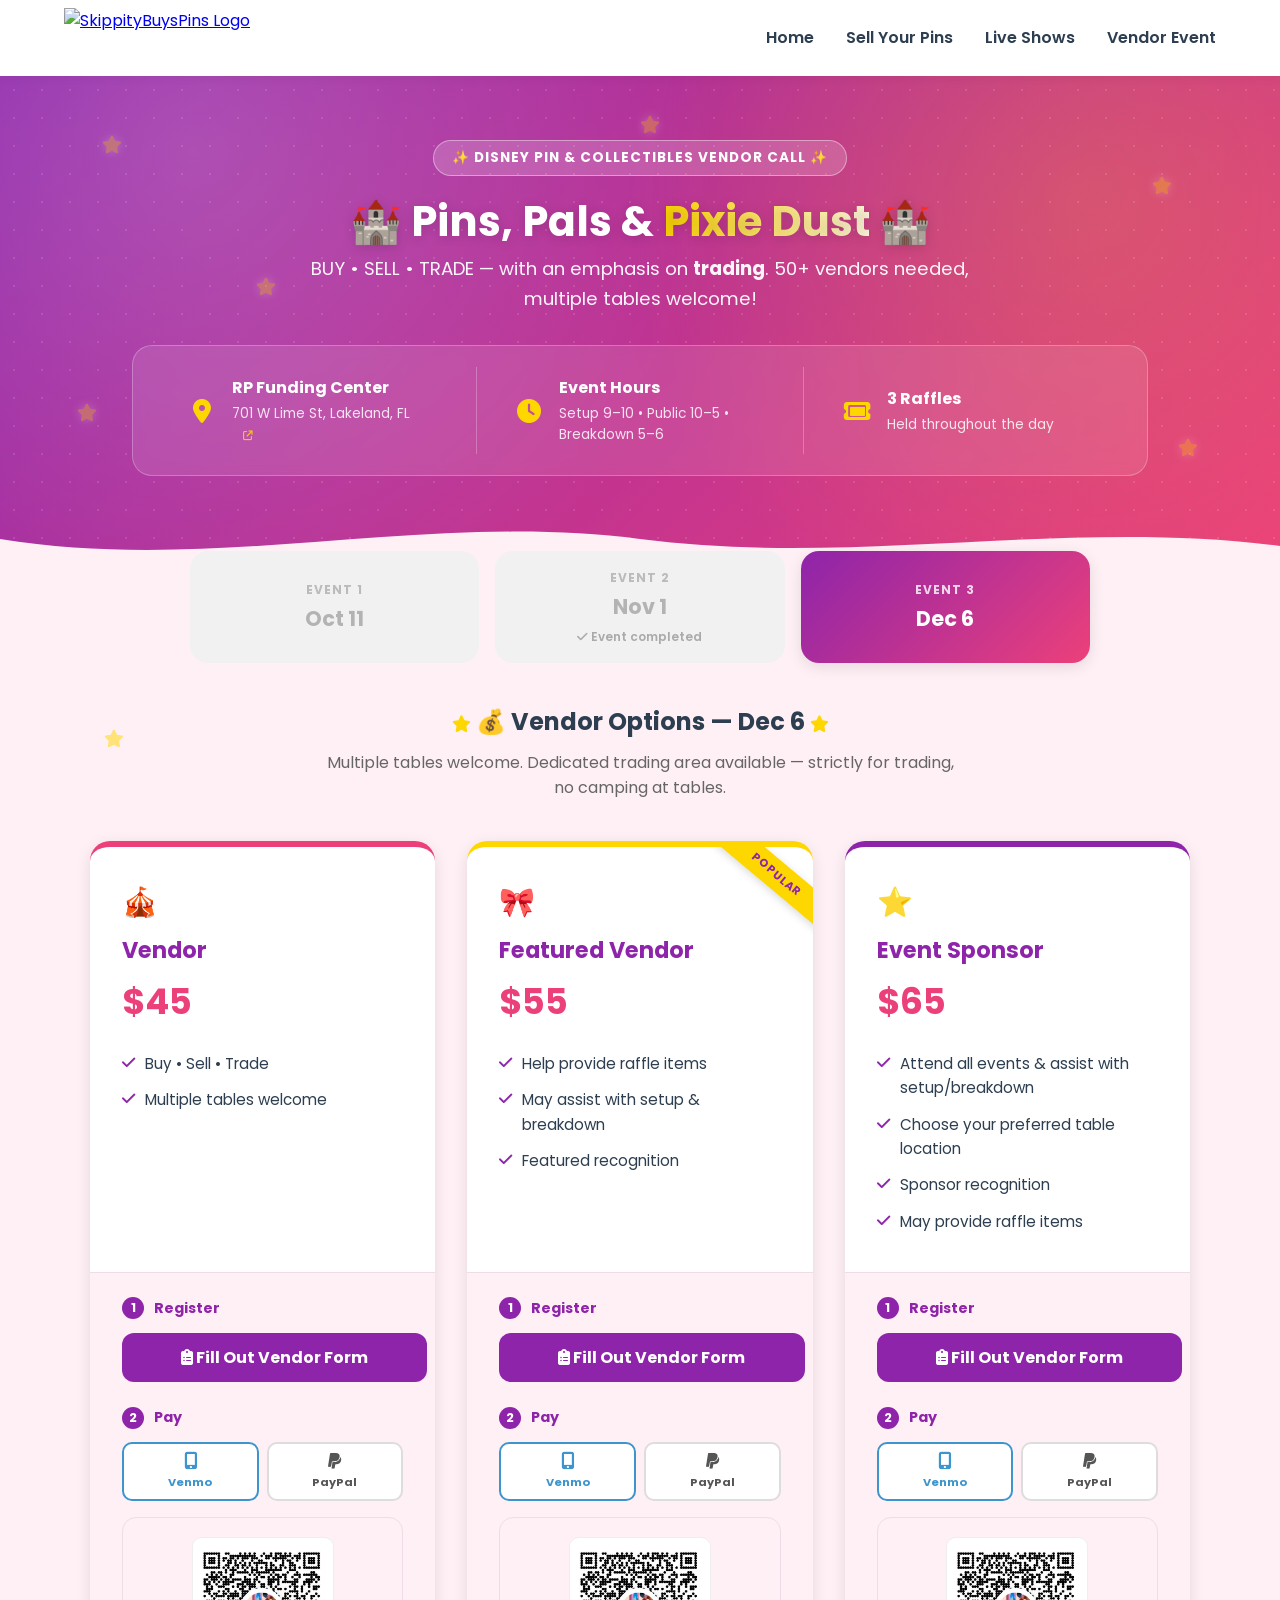
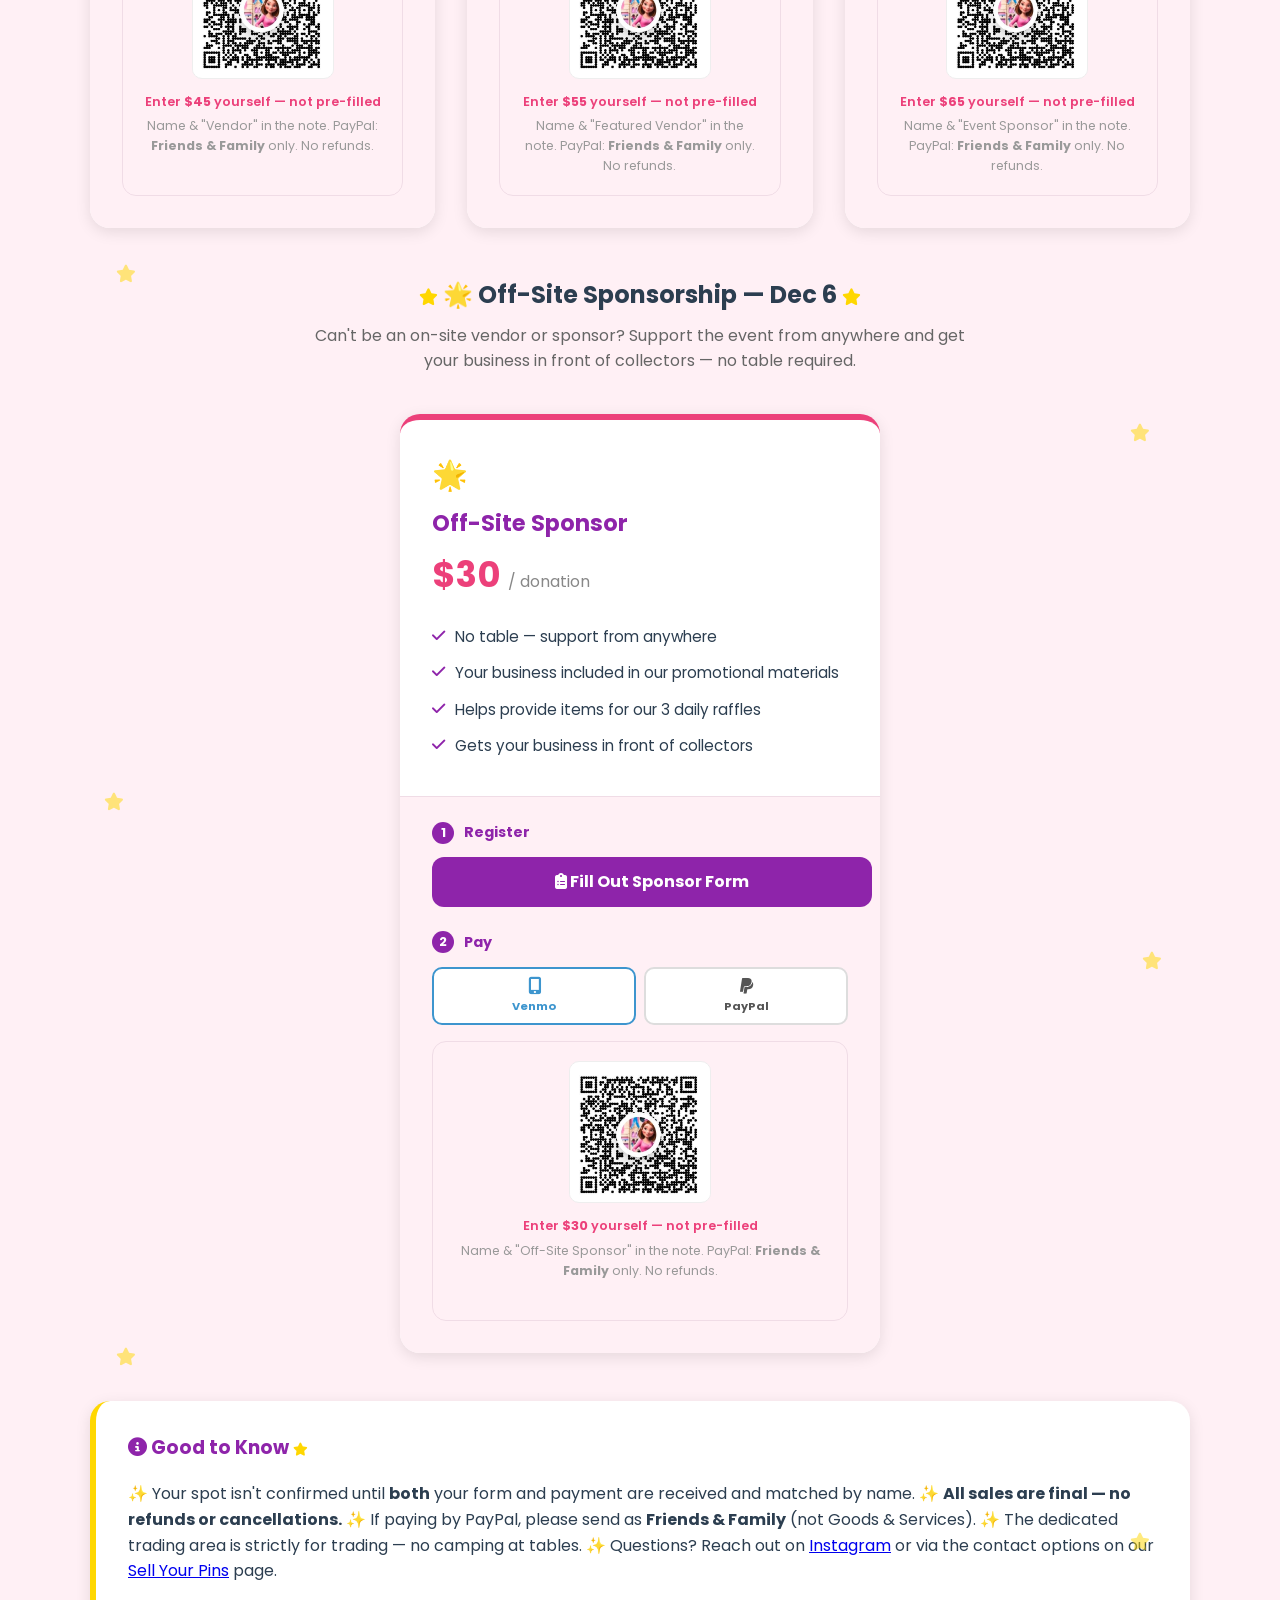
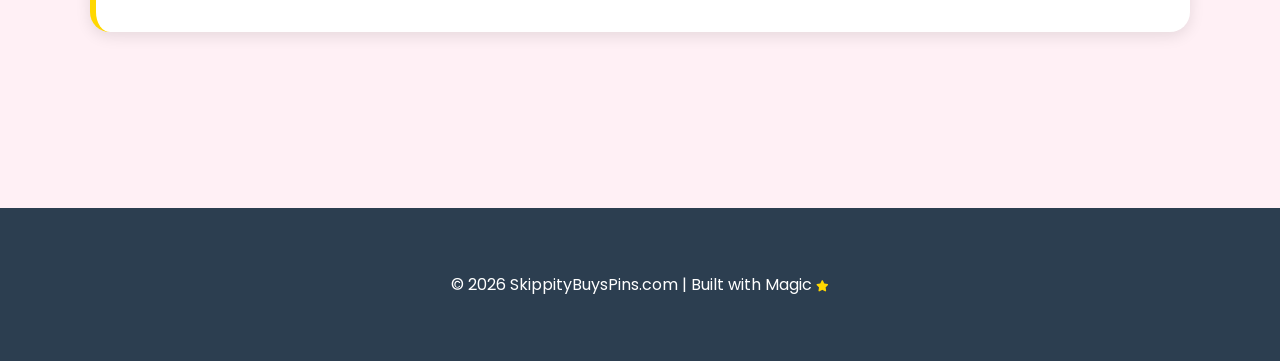
==== commit 0154e0be: "open up all dates" ====
--- a/events/index.html
+++ b/events/index.html
@@ -566,13 +566,10 @@
                     tab.classList.add('locked');
                     tab.dataset.open = 'false';
                     if (lockNote) lockNote.innerHTML = '<i class="fa-solid fa-check"></i> Event completed';
-                } else if (i === currentIndex) {
-                    tab.classList.add('active');
+                } else {
+                    if (i === currentIndex) tab.classList.add('active');
                     tab.dataset.open = 'true';
-                } else {
-                    tab.classList.add('locked');
-                    tab.dataset.open = 'false';
-                    if (lockNote) lockNote.innerHTML = `<i class="fa-solid fa-lock"></i> Opens after ${EVENT_SCHEDULE[i - 1].label}`;
+                    if (lockNote) lockNote.remove();
                 }
             });
 
